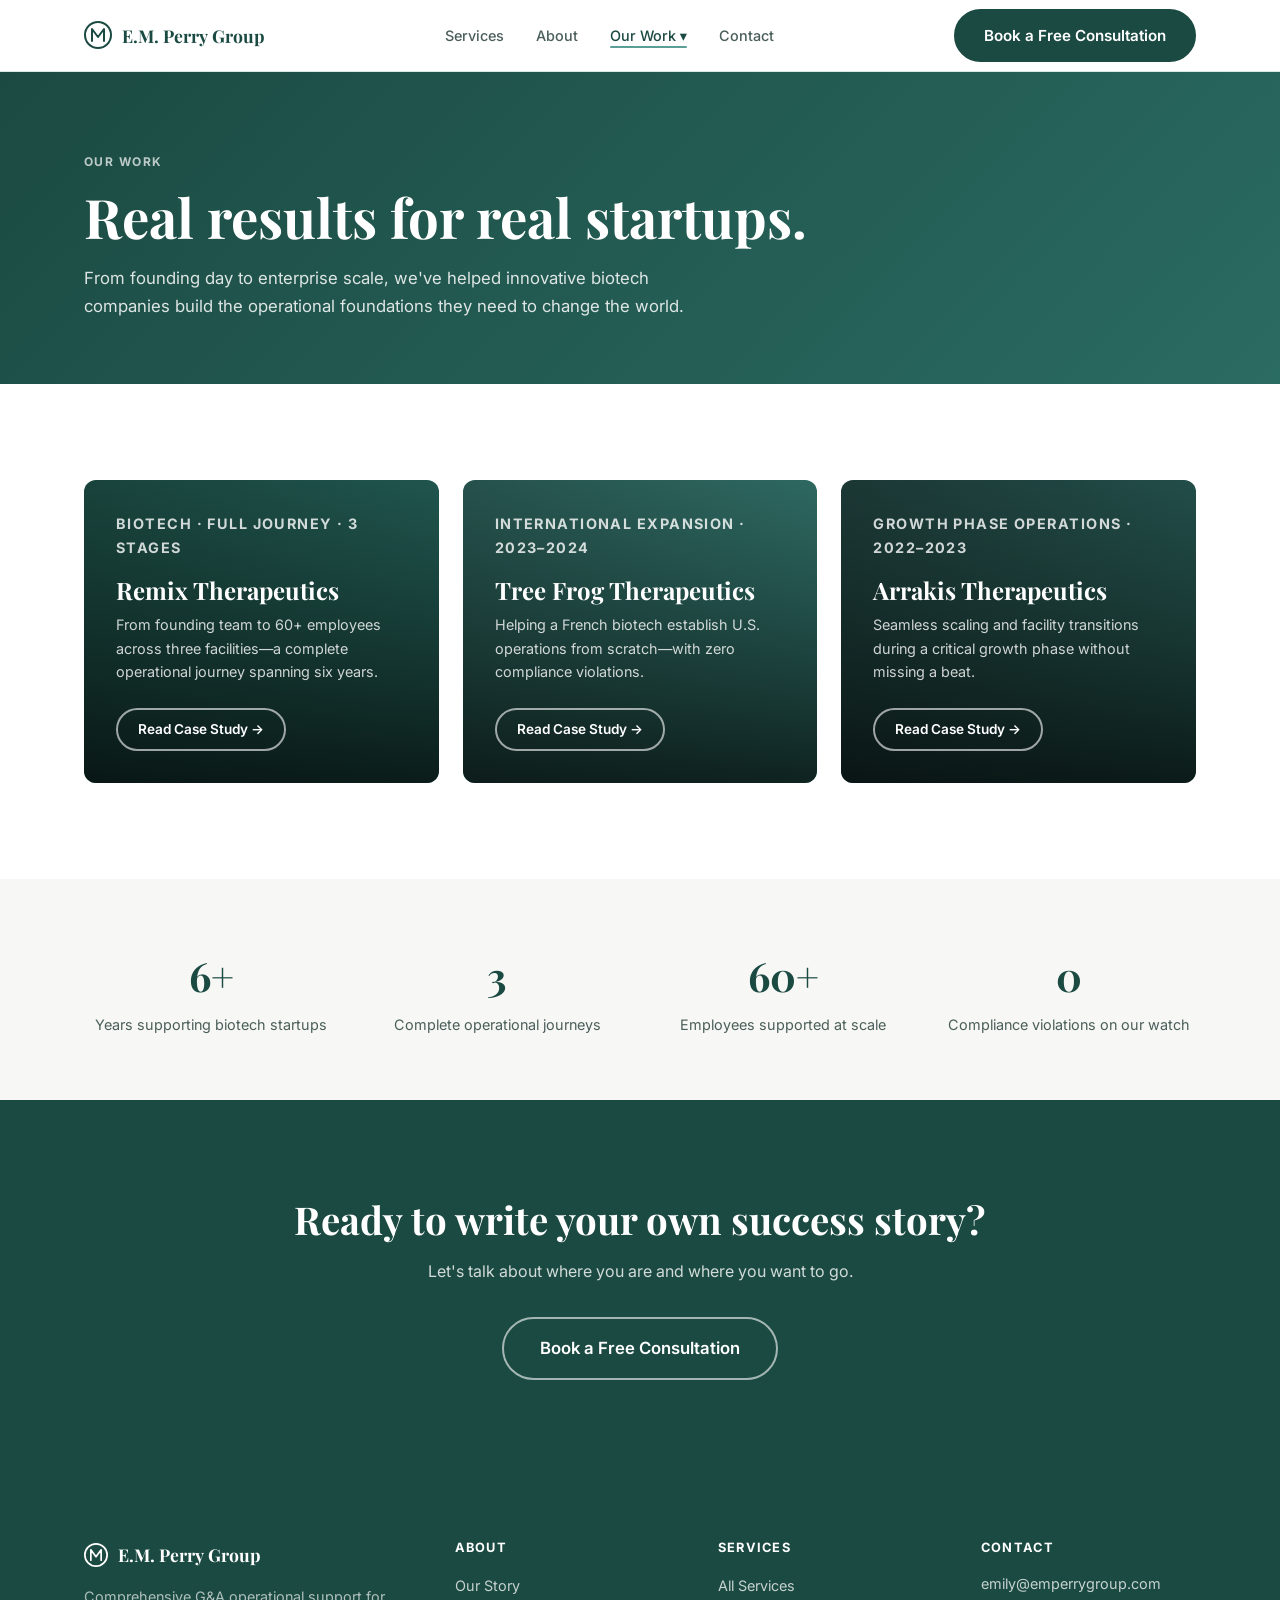
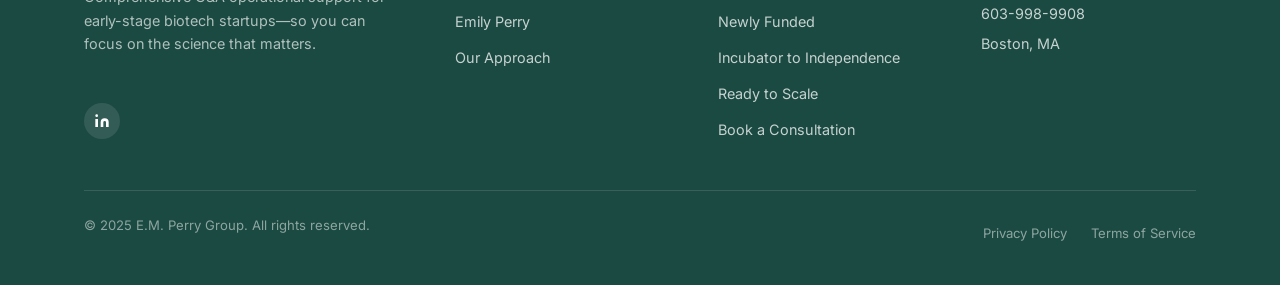
==== website/case-studies/index.html @ e82d28b3 "Build complete E.M. Perry Group website Adds all 9 pages of the static website: - index.html: homepa" ====
<!DOCTYPE html>
<html lang="en">
<head>
  <meta charset="UTF-8" />
  <meta name="viewport" content="width=device-width, initial-scale=1.0" />
  <meta name="description" content="Case studies from E.M. Perry Group—see how we've helped biotech startups like Remix Therapeutics, Tree Frog Therapeutics, and Arrakis Therapeutics scale their operations." />
  <title>Our Work | E.M. Perry Group</title>
  <link rel="canonical" href="index.html" />
  <link rel="stylesheet" href="../css/style.css" />
</head>
<body>

<!-- ── Navigation ─────────────────────────────────────────── -->
<nav class="nav" aria-label="Main navigation">
  <div class="nav__inner">
    <a href="../index.html" class="nav__logo">
      <svg width="28" height="28" viewBox="0 0 28 28" fill="none" xmlns="http://www.w3.org/2000/svg" aria-hidden="true">
        <circle cx="14" cy="14" r="13" stroke="#1B4A42" stroke-width="2"/>
        <path d="M8 20V8l6 8 6-8v12" stroke="#1B4A42" stroke-width="2" stroke-linecap="round" stroke-linejoin="round"/>
      </svg>
      E.M. Perry Group
    </a>
    <div class="nav__links">
      <a href="../services.html">Services</a>
      <a href="../about.html">About</a>
      <div class="nav__dropdown">
        <a href="index.html" class="active">Our Work ▾</a>
        <div class="nav__dropdown-menu">
          <a href="index.html">All Case Studies</a>
          <a href="remix.html">Remix Therapeutics</a>
          <a href="tree-frog.html">Tree Frog Therapeutics</a>
          <a href="arrakis.html">Arrakis Therapeutics</a>
        </div>
      </div>
      <a href="../contact.html">Contact</a>
    </div>
    <a href="../contact.html" class="btn btn--primary nav__cta">Book a Free Consultation</a>
    <button class="nav__hamburger" aria-label="Toggle menu" aria-expanded="false">
      <span></span><span></span><span></span>
    </button>
  </div>
</nav>
<div class="nav__mobile" aria-label="Mobile navigation">
  <a href="../index.html">Home</a>
  <a href="../services.html">Services</a>
  <a href="../about.html">About</a>
  <a href="index.html" class="active">Our Work</a>
  <a href="../contact.html">Contact</a>
  <a href="../contact.html" class="btn btn--primary" style="margin-top:.5rem">Book a Free Consultation</a>
</div>

<main>

<!-- ── Page Hero ───────────────────────────────────────────── -->
<section class="page-hero">
  <div class="container">
    <span class="label label--light">Our Work</span>
    <h1>Real results for real startups.</h1>
    <p>From founding day to enterprise scale, we've helped innovative biotech companies build the operational foundations they need to change the world.</p>
  </div>
</section>

<!-- ── Case Studies Grid ───────────────────────────────────── -->
<section class="section">
  <div class="container">

    <div class="grid-3">

      <a href="remix.html" class="case-card" style="background: linear-gradient(135deg,#1B4A42,#2a7066)">
        <div class="case-card__overlay"></div>
        <div class="case-card__body">
          <p class="case-card__tag">Biotech · Full Journey · 3 Stages</p>
          <h3>Remix Therapeutics</h3>
          <p>From founding team to 60+ employees across three facilities—a complete operational journey spanning six years.</p>
          <span class="btn btn--outline-white btn--sm" style="margin-top:.5rem">Read Case Study →</span>
        </div>
      </a>

      <a href="tree-frog.html" class="case-card" style="background: linear-gradient(135deg,#2a5a54,#3a8a80)">
        <div class="case-card__overlay"></div>
        <div class="case-card__body">
          <p class="case-card__tag">International Expansion · 2023–2024</p>
          <h3>Tree Frog Therapeutics</h3>
          <p>Helping a French biotech establish U.S. operations from scratch—with zero compliance violations.</p>
          <span class="btn btn--outline-white btn--sm" style="margin-top:.5rem">Read Case Study →</span>
        </div>
      </a>

      <a href="arrakis.html" class="case-card" style="background: linear-gradient(135deg,#1e3d3a,#2d6b63)">
        <div class="case-card__overlay"></div>
        <div class="case-card__body">
          <p class="case-card__tag">Growth Phase Operations · 2022–2023</p>
          <h3>Arrakis Therapeutics</h3>
          <p>Seamless scaling and facility transitions during a critical growth phase without missing a beat.</p>
          <span class="btn btn--outline-white btn--sm" style="margin-top:.5rem">Read Case Study →</span>
        </div>
      </a>

    </div>

  </div>
</section>

<!-- ── Stats Banner ────────────────────────────────────────── -->
<section class="section--sm section--cream">
  <div class="container">
    <div style="display:grid;grid-template-columns:repeat(4,1fr);gap:2rem;text-align:center">
      <div>
        <div style="font-family:var(--font-head);font-size:2.5rem;color:var(--green-dark);font-weight:700">6+</div>
        <div style="color:var(--text-mid);font-size:.9rem;margin-top:.25rem">Years supporting biotech startups</div>
      </div>
      <div>
        <div style="font-family:var(--font-head);font-size:2.5rem;color:var(--green-dark);font-weight:700">3</div>
        <div style="color:var(--text-mid);font-size:.9rem;margin-top:.25rem">Complete operational journeys</div>
      </div>
      <div>
        <div style="font-family:var(--font-head);font-size:2.5rem;color:var(--green-dark);font-weight:700">60+</div>
        <div style="color:var(--text-mid);font-size:.9rem;margin-top:.25rem">Employees supported at scale</div>
      </div>
      <div>
        <div style="font-family:var(--font-head);font-size:2.5rem;color:var(--green-dark);font-weight:700">0</div>
        <div style="color:var(--text-mid);font-size:.9rem;margin-top:.25rem">Compliance violations on our watch</div>
      </div>
    </div>
  </div>
</section>

<!-- ── CTA ─────────────────────────────────────────────────── -->
<section class="section section--dark">
  <div class="container text-center">
    <h2 style="margin-bottom:1rem;color:var(--white)">Ready to write your own success story?</h2>
    <p style="color:rgba(255,255,255,.8);max-width:540px;margin:0 auto 2rem">Let's talk about where you are and where you want to go.</p>
    <a href="../contact.html" class="btn btn--outline-white btn--lg">Book a Free Consultation</a>
  </div>
</section>

</main>

<!-- ── Footer ──────────────────────────────────────────────── -->
<footer class="footer">
  <div class="container">
    <div class="footer__grid">
      <div class="footer__brand">
        <div class="footer__logo">
          <svg width="24" height="24" viewBox="0 0 28 28" fill="none" xmlns="http://www.w3.org/2000/svg" aria-hidden="true">
            <circle cx="14" cy="14" r="13" stroke="white" stroke-width="2"/>
            <path d="M8 20V8l6 8 6-8v12" stroke="white" stroke-width="2" stroke-linecap="round" stroke-linejoin="round"/>
          </svg>
          E.M. Perry Group
        </div>
        <p class="footer__tagline">Comprehensive G&A operational support for early-stage biotech startups—so you can focus on the science that matters.</p>
        <div class="footer__social">
          <a href="https://www.linkedin.com/company/em-perry-group" aria-label="LinkedIn" target="_blank" rel="noopener">
            <svg width="16" height="16" viewBox="0 0 24 24" fill="white" aria-hidden="true"><path d="M16 8a6 6 0 0 1 6 6v7h-4v-7a2 2 0 0 0-2-2 2 2 0 0 0-2 2v7h-4v-7a6 6 0 0 1 6-6zM2 9h4v12H2z"/><circle cx="4" cy="4" r="2"/></svg>
          </a>
        </div>
      </div>
      <div class="footer__col">
        <h4>About</h4>
        <ul>
          <li><a href="../about.html">Our Story</a></li>
          <li><a href="../about.html#founder">Emily Perry</a></li>
          <li><a href="../about.html#approach">Our Approach</a></li>
        </ul>
      </div>
      <div class="footer__col">
        <h4>Services</h4>
        <ul>
          <li><a href="../services.html">All Services</a></li>
          <li><a href="../services.html#stage1">Newly Funded</a></li>
          <li><a href="../services.html#stage2">Incubator to Independence</a></li>
          <li><a href="../services.html#stage3">Ready to Scale</a></li>
          <li><a href="../contact.html">Book a Consultation</a></li>
        </ul>
      </div>
      <div class="footer__col footer__contact">
        <h4>Contact</h4>
        <p><a href="mailto:emily@emperrygroup.com">emily@emperrygroup.com</a></p>
        <p><a href="tel:6039989908">603-998-9908</a></p>
        <p>Boston, MA</p>
      </div>
    </div>
    <div class="footer__bottom">
      <p>© 2025 E.M. Perry Group. All rights reserved.</p>
      <div class="footer__bottom-links">
        <a href="#">Privacy Policy</a>
        <a href="#">Terms of Service</a>
      </div>
    </div>
  </div>
</footer>

<script src="../js/main.js"></script>
</body>
</html>
---- website/css/style.css ----
/* ============================================================
   E.M. Perry Group — Shared Stylesheet
   ============================================================ */

/* ── Fonts ─────────────────────────────────────────────────── */
@import url('https://fonts.googleapis.com/css2?family=Inter:wght@300;400;500;600;700&family=Playfair+Display:wght@400;600;700&display=swap');

/* ── Design Tokens ──────────────────────────────────────────── */
:root {
  --green-dark:   #1B4A42;
  --green-mid:    #3A7D74;
  --green-light:  #5A9E96;
  --green-pale:   #E8F2F1;
  --green-btn:    #2C6B62;
  --cream:        #F7F7F5;
  --text-dark:    #1A2B28;
  --text-mid:     #4A5E5A;
  --text-light:   #8A9E9A;
  --white:        #FFFFFF;
  --border:       #D8E8E6;

  --font-body:    'Inter', system-ui, sans-serif;
  --font-head:    'Playfair Display', Georgia, serif;

  --radius-sm:    6px;
  --radius-md:    12px;
  --radius-lg:    24px;
  --radius-pill:  100px;

  --shadow-sm:    0 1px 4px rgba(0,0,0,.08);
  --shadow-md:    0 4px 16px rgba(0,0,0,.10);
  --shadow-lg:    0 8px 32px rgba(0,0,0,.13);

  --container:    1160px;
  --nav-h:        72px;
  --transition:   .22s ease;
}

/* ── Reset ──────────────────────────────────────────────────── */
*, *::before, *::after { box-sizing: border-box; margin: 0; padding: 0; }
html { scroll-behavior: smooth; font-size: 16px; }
body { font-family: var(--font-body); color: var(--text-dark); background: var(--white); line-height: 1.65; -webkit-font-smoothing: antialiased; }
img { display: block; max-width: 100%; }
a { color: inherit; text-decoration: none; }
ul { list-style: none; }
button { font-family: inherit; cursor: pointer; border: none; background: none; }
input, textarea, select { font-family: inherit; }

/* ── Typography ─────────────────────────────────────────────── */
h1, h2, h3, h4 { font-family: var(--font-head); line-height: 1.2; color: var(--text-dark); }
h1 { font-size: clamp(2rem, 4.5vw, 3.4rem); }
h2 { font-size: clamp(1.6rem, 3vw, 2.4rem); }
h3 { font-size: clamp(1.2rem, 2vw, 1.5rem); }
h4 { font-size: 1.1rem; }
p  { margin-bottom: 1rem; }
p:last-child { margin-bottom: 0; }

.label {
  font-size: .75rem;
  font-weight: 700;
  letter-spacing: .12em;
  text-transform: uppercase;
  color: var(--green-mid);
  margin-bottom: .75rem;
  display: block;
}

/* ── Layout ─────────────────────────────────────────────────── */
.container { max-width: var(--container); margin: 0 auto; padding: 0 24px; }
.section { padding: 96px 0; }
.section--sm { padding: 64px 0; }
.section--cream { background: var(--cream); }
.section--dark { background: var(--green-dark); color: var(--white); }
.section--dark h1, .section--dark h2, .section--dark h3, .section--dark h4 { color: var(--white); }
.section--pale { background: var(--green-pale); }

.section-header { margin-bottom: 56px; }
.section-header h2 { margin-bottom: .5rem; }
.section-header p { color: var(--text-mid); font-size: 1.1rem; max-width: 640px; }
.section-header--center { text-align: center; }
.section-header--center p { margin: 0 auto; }

/* Accent line under headings */
.accent-line { position: relative; display: inline-block; }
.accent-line::after {
  content: '';
  display: block;
  width: 48px;
  height: 3px;
  background: var(--green-light);
  margin-top: 12px;
}
.accent-line--center::after { margin: 12px auto 0; }

/* ── Buttons ────────────────────────────────────────────────── */
.btn {
  display: inline-flex;
  align-items: center;
  gap: .5rem;
  padding: .75rem 1.75rem;
  border-radius: var(--radius-pill);
  font-size: .95rem;
  font-weight: 600;
  transition: var(--transition);
  white-space: nowrap;
}
.btn--primary {
  background: var(--green-dark);
  color: var(--white);
  border: 2px solid var(--green-dark);
}
.btn--primary:hover { background: var(--green-btn); border-color: var(--green-btn); }
.btn--outline {
  background: transparent;
  color: var(--green-dark);
  border: 2px solid var(--green-dark);
}
.btn--outline:hover { background: var(--green-dark); color: var(--white); }
.btn--outline-white {
  background: transparent;
  color: var(--white);
  border: 2px solid rgba(255,255,255,.6);
}
.btn--outline-white:hover { background: var(--white); color: var(--green-dark); }
.btn--sm { padding: .5rem 1.25rem; font-size: .85rem; }
.btn--lg { padding: 1rem 2.25rem; font-size: 1.05rem; }
.btn-group { display: flex; gap: 1rem; flex-wrap: wrap; align-items: center; }

/* ── Navigation ─────────────────────────────────────────────── */
.nav {
  position: sticky;
  top: 0;
  z-index: 1000;
  height: var(--nav-h);
  background: var(--white);
  border-bottom: 1px solid var(--border);
  transition: box-shadow var(--transition);
}
.nav.scrolled { box-shadow: var(--shadow-md); }
.nav__inner {
  max-width: var(--container);
  margin: 0 auto;
  padding: 0 24px;
  height: 100%;
  display: flex;
  align-items: center;
  justify-content: space-between;
  gap: 2rem;
}
.nav__logo {
  display: flex;
  align-items: center;
  gap: .6rem;
  font-family: var(--font-head);
  font-weight: 700;
  font-size: 1.1rem;
  color: var(--green-dark);
  flex-shrink: 0;
}
.nav__logo svg { flex-shrink: 0; }
.nav__links {
  display: flex;
  align-items: center;
  gap: 2rem;
}
.nav__links a {
  font-size: .9rem;
  font-weight: 500;
  color: var(--text-mid);
  transition: color var(--transition);
  position: relative;
}
.nav__links a:hover, .nav__links a.active { color: var(--green-dark); }
.nav__links a.active::after {
  content: '';
  position: absolute;
  bottom: -4px;
  left: 0; right: 0;
  height: 2px;
  background: var(--green-light);
  border-radius: 2px;
}
/* Dropdown */
.nav__dropdown { position: relative; }
.nav__dropdown-menu {
  position: absolute;
  top: calc(100% + 12px);
  left: 50%;
  transform: translateX(-50%);
  background: var(--white);
  border: 1px solid var(--border);
  border-radius: var(--radius-md);
  box-shadow: var(--shadow-md);
  min-width: 200px;
  padding: .5rem 0;
  opacity: 0;
  visibility: hidden;
  transition: var(--transition);
}
.nav__dropdown:hover .nav__dropdown-menu,
.nav__dropdown:focus-within .nav__dropdown-menu {
  opacity: 1;
  visibility: visible;
}
.nav__dropdown-menu a {
  display: block;
  padding: .6rem 1.25rem;
  font-size: .9rem;
}
.nav__dropdown-menu a:hover { background: var(--green-pale); color: var(--green-dark); }
.nav__hamburger {
  display: none;
  flex-direction: column;
  gap: 5px;
  padding: 6px;
  border-radius: var(--radius-sm);
}
.nav__hamburger span {
  display: block;
  width: 24px;
  height: 2px;
  background: var(--text-dark);
  border-radius: 2px;
  transition: var(--transition);
}
.nav__hamburger.open span:nth-child(1) { transform: translateY(7px) rotate(45deg); }
.nav__hamburger.open span:nth-child(2) { opacity: 0; }
.nav__hamburger.open span:nth-child(3) { transform: translateY(-7px) rotate(-45deg); }
.nav__mobile {
  display: none;
  position: fixed;
  inset: var(--nav-h) 0 0 0;
  background: var(--white);
  z-index: 999;
  padding: 2rem 24px;
  flex-direction: column;
  gap: 1.5rem;
  border-top: 1px solid var(--border);
  overflow-y: auto;
}
.nav__mobile.open { display: flex; }
.nav__mobile a {
  font-size: 1.1rem;
  font-weight: 500;
  color: var(--text-dark);
  padding: .5rem 0;
  border-bottom: 1px solid var(--border);
}

@media (max-width: 900px) {
  .nav__links, .nav__cta { display: none; }
  .nav__hamburger { display: flex; }
}

/* ── Footer ─────────────────────────────────────────────────── */
.footer {
  background: var(--green-dark);
  color: rgba(255,255,255,.85);
  padding: 64px 0 32px;
}
.footer__grid {
  display: grid;
  grid-template-columns: 1.5fr 1fr 1fr 1fr;
  gap: 3rem;
  margin-bottom: 48px;
}
.footer__brand { display: flex; flex-direction: column; gap: 1rem; }
.footer__logo {
  display: flex;
  align-items: center;
  gap: .6rem;
  font-family: var(--font-head);
  font-weight: 700;
  font-size: 1.1rem;
  color: var(--white);
}
.footer__tagline { font-size: .9rem; line-height: 1.6; color: rgba(255,255,255,.65); }
.footer__col h4 {
  font-family: var(--font-body);
  font-size: .8rem;
  font-weight: 700;
  letter-spacing: .1em;
  text-transform: uppercase;
  color: rgba(255,255,255,.5);
  margin-bottom: 1rem;
  color: var(--white);
}
.footer__col ul { display: flex; flex-direction: column; gap: .6rem; }
.footer__col ul li a { font-size: .9rem; color: rgba(255,255,255,.75); transition: color var(--transition); }
.footer__col ul li a:hover { color: var(--white); }
.footer__contact p { font-size: .9rem; color: rgba(255,255,255,.75); margin-bottom: .4rem; }
.footer__contact a { color: rgba(255,255,255,.75); transition: color var(--transition); }
.footer__contact a:hover { color: var(--white); }
.footer__social { display: flex; gap: .75rem; margin-top: 1rem; }
.footer__social a {
  width: 36px; height: 36px;
  border-radius: 50%;
  background: rgba(255,255,255,.1);
  display: flex; align-items: center; justify-content: center;
  transition: background var(--transition);
}
.footer__social a:hover { background: rgba(255,255,255,.25); }
.footer__bottom {
  border-top: 1px solid rgba(255,255,255,.12);
  padding-top: 24px;
  display: flex;
  justify-content: space-between;
  align-items: center;
  gap: 1rem;
  flex-wrap: wrap;
}
.footer__bottom p { font-size: .82rem; color: rgba(255,255,255,.5); }
.footer__bottom-links { display: flex; gap: 1.5rem; }
.footer__bottom-links a { font-size: .82rem; color: rgba(255,255,255,.5); transition: color var(--transition); }
.footer__bottom-links a:hover { color: var(--white); }

@media (max-width: 900px) {
  .footer__grid { grid-template-columns: 1fr 1fr; }
}
@media (max-width: 560px) {
  .footer__grid { grid-template-columns: 1fr; }
  .footer__bottom { flex-direction: column; text-align: center; }
}

/* ── Hero ───────────────────────────────────────────────────── */
.hero {
  background: linear-gradient(135deg, var(--green-dark) 0%, #2a6b62 50%, #1a3d38 100%);
  color: var(--white);
  padding: 120px 0 100px;
  position: relative;
  overflow: hidden;
}
.hero::before {
  content: '';
  position: absolute;
  inset: 0;
  background: url("data:image/svg+xml,%3Csvg width='60' height='60' viewBox='0 0 60 60' xmlns='http://www.w3.org/2000/svg'%3E%3Cg fill='none' fill-rule='evenodd'%3E%3Cg fill='%23ffffff' fill-opacity='0.03'%3E%3Cpath d='M36 34v-4h-2v4h-4v2h4v4h2v-4h4v-2h-4zm0-30V0h-2v4h-4v2h4v4h2V6h4V4h-4zM6 34v-4H4v4H0v2h4v4h2v-4h4v-2H6zM6 4V0H4v4H0v2h4v4h2V6h4V4H6z'/%3E%3C/g%3E%3C/g%3E%3C/svg%3E");
}
.hero__inner { position: relative; z-index: 1; max-width: 760px; }
.hero h1 { color: var(--white); margin-bottom: 1.5rem; }
.hero p { font-size: 1.1rem; color: rgba(255,255,255,.85); margin-bottom: 2.5rem; max-width: 620px; }

.hero--sm { padding: 80px 0 64px; }
.hero--sm h1 { font-size: clamp(1.8rem, 3.5vw, 2.6rem); }

/* ── Cards ──────────────────────────────────────────────────── */
.card {
  background: var(--white);
  border: 1px solid var(--border);
  border-radius: var(--radius-md);
  padding: 2rem;
  transition: box-shadow var(--transition), transform var(--transition);
}
.card:hover { box-shadow: var(--shadow-md); transform: translateY(-2px); }
.card__icon {
  width: 48px; height: 48px;
  border-radius: var(--radius-sm);
  background: var(--green-pale);
  display: flex; align-items: center; justify-content: center;
  margin-bottom: 1.25rem;
  color: var(--green-mid);
}
.card h3 { margin-bottom: .5rem; font-size: 1.15rem; }
.card .card__teaser {
  font-size: .95rem;
  color: var(--green-mid);
  font-weight: 600;
  margin-bottom: .75rem;
  display: flex;
  align-items: center;
  gap: .3rem;
}
.card p { font-size: .92rem; color: var(--text-mid); }

/* Grids */
.grid-2 { display: grid; grid-template-columns: repeat(2, 1fr); gap: 1.5rem; }
.grid-3 { display: grid; grid-template-columns: repeat(3, 1fr); gap: 1.5rem; }
.grid-4 { display: grid; grid-template-columns: repeat(4, 1fr); gap: 1.5rem; }
.grid-auto { display: grid; grid-template-columns: repeat(auto-fill, minmax(300px, 1fr)); gap: 1.5rem; }

@media (max-width: 900px) {
  .grid-3, .grid-4 { grid-template-columns: repeat(2, 1fr); }
}
@media (max-width: 600px) {
  .grid-2, .grid-3, .grid-4 { grid-template-columns: 1fr; }
}

/* ── Checklist / bullet lists ───────────────────────────────── */
.check-list { display: flex; flex-direction: column; gap: .75rem; }
.check-list li {
  display: flex;
  gap: .85rem;
  align-items: flex-start;
  font-size: .98rem;
  color: var(--text-mid);
  line-height: 1.55;
}
.check-list li::before {
  content: '';
  flex-shrink: 0;
  width: 20px; height: 20px;
  border-radius: 50%;
  background: var(--green-pale);
  background-image: url("data:image/svg+xml,%3Csvg xmlns='http://www.w3.org/2000/svg' viewBox='0 0 20 20'%3E%3Cpath fill='%233A7D74' d='M16.7 5.3a1 1 0 0 0-1.4 0L8 12.6 4.7 9.3a1 1 0 0 0-1.4 1.4l4 4a1 1 0 0 0 1.4 0l8-8a1 1 0 0 0 0-1.4z'/%3E%3C/svg%3E");
  background-size: 14px;
  background-position: center;
  background-repeat: no-repeat;
  margin-top: 2px;
}

/* ── Client logos ───────────────────────────────────────────── */
.logos-row {
  display: flex;
  gap: 2rem;
  align-items: center;
  flex-wrap: wrap;
}
.logo-placeholder {
  height: 64px;
  min-width: 140px;
  background: var(--white);
  border: 1px solid var(--border);
  border-radius: var(--radius-sm);
  display: flex;
  align-items: center;
  justify-content: center;
  font-size: .85rem;
  font-weight: 600;
  color: var(--text-mid);
  padding: 0 1.5rem;
  flex: 1;
}

/* ── Case Study cards ───────────────────────────────────────── */
.case-card {
  border-radius: var(--radius-md);
  overflow: hidden;
  position: relative;
  min-height: 280px;
  display: flex;
  flex-direction: column;
  justify-content: flex-end;
  background: linear-gradient(135deg, var(--green-dark), #2a7066);
  color: var(--white);
  transition: transform var(--transition), box-shadow var(--transition);
}
.case-card:hover { transform: translateY(-4px); box-shadow: var(--shadow-lg); }
.case-card__overlay {
  position: absolute;
  inset: 0;
  background: linear-gradient(to top, rgba(0,0,0,.75) 0%, rgba(0,0,0,.1) 100%);
}
.case-card__body {
  position: relative;
  z-index: 1;
  padding: 2rem;
}
.case-card__tag {
  font-size: .75rem;
  font-weight: 700;
  letter-spacing: .1em;
  text-transform: uppercase;
  color: rgba(255,255,255,.7);
  margin-bottom: .4rem;
}
.case-card h3 { color: var(--white); margin-bottom: .5rem; }
.case-card p { font-size: .9rem; color: rgba(255,255,255,.8); margin-bottom: 1rem; }
.case-card .btn--outline-white { align-self: flex-start; }

/* Individual case study pages */
.case-meta {
  display: grid;
  grid-template-columns: repeat(auto-fill, minmax(180px, 1fr));
  gap: 0;
  border: 1px solid var(--border);
  border-radius: var(--radius-md);
  overflow: hidden;
  margin-bottom: 3rem;
}
.case-meta__item {
  padding: 1.25rem 1.5rem;
  border-right: 1px solid var(--border);
  border-bottom: 1px solid var(--border);
}
.case-meta__item:last-child { border-right: none; }
.case-meta__label { font-size: .75rem; font-weight: 700; text-transform: uppercase; letter-spacing: .08em; color: var(--text-light); margin-bottom: .25rem; }
.case-meta__value { font-size: .95rem; font-weight: 600; color: var(--text-dark); }
.case-meta__value--accent { color: var(--green-mid); }

.case-section { margin-bottom: 3rem; }
.case-section h2 { margin-bottom: 1.25rem; }
.case-section h3 { margin-bottom: .75rem; color: var(--green-dark); font-size: 1.15rem; }

/* Stage tabs/layout */
.stage { padding: 3rem 0; border-top: 1px solid var(--border); }
.stage:first-child { border-top: none; }
.stage__header { display: flex; align-items: flex-start; gap: 2rem; margin-bottom: 1.5rem; }
.stage__num {
  flex-shrink: 0;
  width: 56px; height: 56px;
  border-radius: 50%;
  background: var(--green-dark);
  color: var(--white);
  font-family: var(--font-head);
  font-size: 1.3rem;
  font-weight: 700;
  display: flex; align-items: center; justify-content: center;
}
.stage__title h2 { margin-bottom: .25rem; }
.stage__title h3 { font-family: var(--font-body); font-weight: 500; color: var(--text-mid); font-size: 1rem; }

/* ── Stat cards ─────────────────────────────────────────────── */
.stat-card {
  border-left: 3px solid var(--green-mid);
  padding: 1rem 1.25rem;
}
.stat-card .stat { font-family: var(--font-head); font-size: 2.5rem; font-weight: 700; color: var(--green-dark); line-height: 1; margin-bottom: .25rem; }
.stat-card p { font-size: .88rem; color: var(--text-mid); }

/* ── Service chips ──────────────────────────────────────────── */
.chip-group { display: flex; flex-wrap: wrap; gap: .5rem; margin: 1rem 0; }
.chip {
  padding: .4rem 1rem;
  border-radius: var(--radius-pill);
  background: var(--green-pale);
  color: var(--green-dark);
  font-size: .83rem;
  font-weight: 600;
  border: 1px solid var(--border);
}

/* ── Modal ──────────────────────────────────────────────────── */
.modal-overlay {
  display: none;
  position: fixed;
  inset: 0;
  background: rgba(0,0,0,.55);
  z-index: 2000;
  align-items: center;
  justify-content: center;
  padding: 1rem;
}
.modal-overlay.open { display: flex; }
.modal {
  background: var(--white);
  border-radius: var(--radius-md);
  max-width: 680px;
  width: 100%;
  max-height: 90vh;
  overflow-y: auto;
  padding: 2.5rem;
  position: relative;
  box-shadow: var(--shadow-lg);
}
.modal__close {
  position: absolute;
  top: 1.25rem; right: 1.25rem;
  width: 32px; height: 32px;
  border-radius: 50%;
  background: var(--cream);
  display: flex; align-items: center; justify-content: center;
  font-size: 1.2rem;
  color: var(--text-mid);
  transition: background var(--transition);
}
.modal__close:hover { background: var(--border); }
.modal h2 { margin-bottom: 1rem; font-size: 1.5rem; }
.modal p { color: var(--text-mid); margin-bottom: 1rem; }
.modal__callout {
  background: var(--green-pale);
  border-left: 3px solid var(--green-mid);
  padding: 1rem 1.25rem;
  border-radius: 0 var(--radius-sm) var(--radius-sm) 0;
  margin: 1.25rem 0;
  font-size: .92rem;
  color: var(--text-dark);
}
.modal__callout strong { color: var(--green-dark); }
.modal__stats { display: grid; grid-template-columns: 1fr 1fr; gap: 1rem; margin: 1.25rem 0; }
.modal__ctas { display: flex; gap: .75rem; flex-wrap: wrap; margin-top: 1.75rem; }

/* ── FAQ ────────────────────────────────────────────────────── */
.faq { max-width: 780px; }
.faq__item { border-bottom: 1px solid var(--border); }
.faq__q {
  width: 100%;
  text-align: left;
  padding: 1.25rem 0;
  display: flex;
  justify-content: space-between;
  align-items: center;
  gap: 1rem;
  font-size: 1rem;
  font-weight: 600;
  color: var(--text-dark);
  transition: color var(--transition);
}
.faq__q:hover { color: var(--green-dark); }
.faq__q svg { flex-shrink: 0; transition: transform var(--transition); }
.faq__item.open .faq__q svg { transform: rotate(180deg); }
.faq__a {
  display: none;
  padding-bottom: 1.25rem;
  font-size: .95rem;
  color: var(--text-mid);
  line-height: 1.7;
}
.faq__item.open .faq__a { display: block; }

/* ── Approach cards ─────────────────────────────────────────── */
.approach-card {
  background: var(--white);
  border-radius: var(--radius-md);
  border: 1px solid var(--border);
  padding: 2rem;
}
.approach-card__num {
  font-family: var(--font-head);
  font-size: 2rem;
  font-weight: 700;
  color: var(--green-pale);
  background: var(--green-dark);
  width: 52px; height: 52px;
  border-radius: var(--radius-sm);
  display: flex; align-items: center; justify-content: center;
  margin-bottom: 1.25rem;
  font-size: 1.1rem;
  color: var(--white);
}
.approach-card h3 { margin-bottom: .5rem; }
.approach-card p { font-size: .92rem; color: var(--text-mid); }

/* ── Contact form ───────────────────────────────────────────── */
.form-group { margin-bottom: 1.25rem; }
.form-group label { display: block; font-size: .88rem; font-weight: 600; margin-bottom: .4rem; color: var(--text-dark); }
.form-group input,
.form-group textarea,
.form-group select {
  width: 100%;
  padding: .75rem 1rem;
  border: 1.5px solid var(--border);
  border-radius: var(--radius-sm);
  font-size: .95rem;
  color: var(--text-dark);
  background: var(--white);
  transition: border-color var(--transition), box-shadow var(--transition);
}
.form-group input:focus,
.form-group textarea:focus,
.form-group select:focus {
  outline: none;
  border-color: var(--green-mid);
  box-shadow: 0 0 0 3px rgba(90,158,150,.15);
}
.form-group textarea { min-height: 130px; resize: vertical; }
.form-row { display: grid; grid-template-columns: 1fr 1fr; gap: 1rem; }
.form-success {
  display: none;
  background: var(--green-pale);
  border: 1px solid var(--green-light);
  border-radius: var(--radius-md);
  padding: 2rem;
  text-align: center;
  color: var(--green-dark);
}
.form-success h3 { margin-bottom: .5rem; }

/* ── Process timeline (contact page) ───────────────────────── */
.process-steps { display: grid; grid-template-columns: repeat(4, 1fr); gap: 1.5rem; }
.process-step { text-align: center; padding: 1.5rem; }
.process-step__num {
  width: 48px; height: 48px;
  border-radius: 50%;
  background: var(--green-dark);
  color: var(--white);
  font-weight: 700;
  font-size: 1.1rem;
  display: flex; align-items: center; justify-content: center;
  margin: 0 auto 1rem;
}
.process-step h4 { margin-bottom: .4rem; font-size: .95rem; }
.process-step p { font-size: .88rem; color: var(--text-mid); }

@media (max-width: 768px) {
  .process-steps { grid-template-columns: repeat(2, 1fr); }
  .form-row { grid-template-columns: 1fr; }
}
@media (max-width: 480px) {
  .process-steps { grid-template-columns: 1fr; }
}

/* ── Expanding section ──────────────────────────────────────── */
.expand-toggle {
  display: inline-flex;
  align-items: center;
  gap: .4rem;
  color: var(--green-mid);
  font-weight: 600;
  font-size: .95rem;
  cursor: pointer;
  margin-top: .75rem;
  background: none;
  border: none;
}
.expand-toggle svg { transition: transform var(--transition); }
.expand-toggle.open svg { transform: rotate(180deg); }
.expand-content { display: none; margin-top: 1.5rem; }
.expand-content.open { display: block; }

/* ── Quote block ────────────────────────────────────────────── */
.blockquote {
  border-left: 4px solid var(--green-light);
  padding: 1.25rem 1.75rem;
  background: var(--green-pale);
  border-radius: 0 var(--radius-md) var(--radius-md) 0;
  margin: 2rem 0;
}
.blockquote p {
  font-family: var(--font-head);
  font-size: 1.15rem;
  font-style: italic;
  color: var(--text-dark);
  margin-bottom: .5rem;
}
.blockquote cite { font-size: .85rem; color: var(--text-mid); font-style: normal; }

/* ── About founder ──────────────────────────────────────────── */
.founder-layout { display: grid; grid-template-columns: 1fr 340px; gap: 4rem; align-items: start; }
.founder-photo {
  width: 100%;
  aspect-ratio: 1;
  border-radius: 50%;
  object-fit: cover;
  border: 6px solid var(--green-pale);
  box-shadow: var(--shadow-md);
}
.founder-photo-wrap { position: relative; }
.founder-photo-placeholder {
  width: 100%;
  aspect-ratio: 1;
  border-radius: 50%;
  background: linear-gradient(135deg, var(--green-pale), var(--green-pale));
  border: 6px solid var(--green-pale);
  display: flex;
  align-items: center;
  justify-content: center;
  color: var(--text-light);
  font-size: .85rem;
  text-align: center;
  padding: 2rem;
}
.founder-linkedin {
  display: inline-flex;
  align-items: center;
  gap: .5rem;
  color: var(--green-mid);
  font-weight: 600;
  font-size: .95rem;
  margin-top: 1.5rem;
  transition: color var(--transition);
}
.founder-linkedin:hover { color: var(--green-dark); }

@media (max-width: 900px) {
  .founder-layout { grid-template-columns: 1fr; }
  .founder-layout .founder-photo-wrap { max-width: 260px; margin: 0 auto; order: -1; }
}

/* ── About: understand grid ─────────────────────────────────── */
.understand-grid { display: grid; grid-template-columns: repeat(4, 1fr); gap: 1.5rem; }
.understand-item { display: flex; flex-direction: column; gap: .75rem; }
.understand-icon {
  width: 48px; height: 48px;
  border-radius: 50%;
  background: var(--green-pale);
  display: flex; align-items: center; justify-content: center;
  color: var(--green-mid);
}
.understand-item p { font-size: .9rem; color: var(--text-mid); line-height: 1.6; margin: 0; }

@media (max-width: 900px) { .understand-grid { grid-template-columns: repeat(2, 1fr); } }
@media (max-width: 560px) { .understand-grid { grid-template-columns: 1fr; } }

/* ── Engagement models ──────────────────────────────────────── */
.engagement-card {
  background: var(--white);
  border: 2px solid var(--border);
  border-radius: var(--radius-md);
  padding: 2.5rem;
  transition: border-color var(--transition), box-shadow var(--transition);
}
.engagement-card:hover { border-color: var(--green-mid); box-shadow: var(--shadow-md); }
.engagement-card h3 { margin-bottom: .75rem; }
.engagement-card p { color: var(--text-mid); font-size: .95rem; }

/* ── Misc utilities ─────────────────────────────────────────── */
.text-center { text-align: center; }
.text-mid { color: var(--text-mid); }
.mb-0 { margin-bottom: 0; }
.mb-1 { margin-bottom: .5rem; }
.mb-2 { margin-bottom: 1rem; }
.mb-3 { margin-bottom: 1.5rem; }
.mb-4 { margin-bottom: 2rem; }
.mt-4 { margin-top: 2rem; }
.mt-6 { margin-top: 3rem; }
.gap-2 { gap: 1rem; }

.divider { height: 1px; background: var(--border); margin: 2rem 0; }
.sr-only { position: absolute; width: 1px; height: 1px; padding: 0; margin: -1px; overflow: hidden; clip: rect(0,0,0,0); border: 0; }

/* ── Related projects strip ─────────────────────────────────── */
.related-projects { display: grid; grid-template-columns: repeat(2, 1fr); gap: 1.5rem; }
@media (max-width: 600px) { .related-projects { grid-template-columns: 1fr; } }

/* ── Page hero (interior pages) ─────────────────────────────── */
.page-hero {
  background: linear-gradient(135deg, var(--green-dark) 0%, #2a6b62 100%);
  color: var(--white);
  padding: 80px 0 64px;
}
.page-hero--tall { padding: 96px 0 80px; }
.page-hero h1 { color: var(--white); margin-bottom: 1rem; margin-top: .5rem; }
.page-hero p { color: rgba(255,255,255,.85); font-size: 1.05rem; max-width: 620px; margin-bottom: 0; }
.label--light { color: rgba(255,255,255,.7); }
.breadcrumb { display: inline-block; font-size: .88rem; font-weight: 500; color: rgba(255,255,255,.7); transition: color var(--transition); }
.breadcrumb:hover { color: var(--white); }

/* ── Case study body ─────────────────────────────────────────── */
.case-body { max-width: 800px; }
.stage-block { background: var(--cream); border-radius: var(--radius-md); padding: 2rem; margin-bottom: 1.5rem; }
.stage-block__label {
  font-size: .75rem;
  font-weight: 700;
  letter-spacing: .1em;
  text-transform: uppercase;
  color: var(--green-mid);
  margin-bottom: .5rem;
}
.stage-block h3 { margin-bottom: .75rem; }

/* ── Stat card (case study results) ─────────────────────────── */
.stat-card {
  background: var(--cream);
  border-radius: var(--radius-md);
  padding: 1.5rem;
}
.stat-card__num {
  font-family: var(--font-head);
  font-size: 2rem;
  font-weight: 700;
  color: var(--green-dark);
  line-height: 1;
  margin-bottom: .4rem;
}
.stat-card__label { font-size: .88rem; color: var(--text-mid); }

/* ── Contact detail items ────────────────────────────────────── */
.contact-detail {
  display: flex;
  align-items: center;
  gap: .85rem;
  color: var(--text-mid);
  font-size: .97rem;
  transition: color var(--transition);
}
a.contact-detail:hover { color: var(--green-dark); }
.contact-detail__icon {
  flex-shrink: 0;
  width: 36px; height: 36px;
  border-radius: 50%;
  background: var(--green-pale);
  display: flex; align-items: center; justify-content: center;
  color: var(--green-mid);
}

/* ── Responsive: interior page two-column layouts ───────────── */
@media (max-width: 900px) {
  .page-hero { padding: 60px 0 48px; }
  .page-hero--tall { padding: 72px 0 56px; }
}
@media (max-width: 768px) {
  .case-meta { grid-template-columns: repeat(2, 1fr); }
}
@media (max-width: 560px) {
  .case-meta { grid-template-columns: 1fr 1fr; }
}

/* Contact & services interior two-column grids */
@media (max-width: 860px) {
  .contact-grid-2col,
  .services-stage-grid { grid-template-columns: 1fr !important; }
}
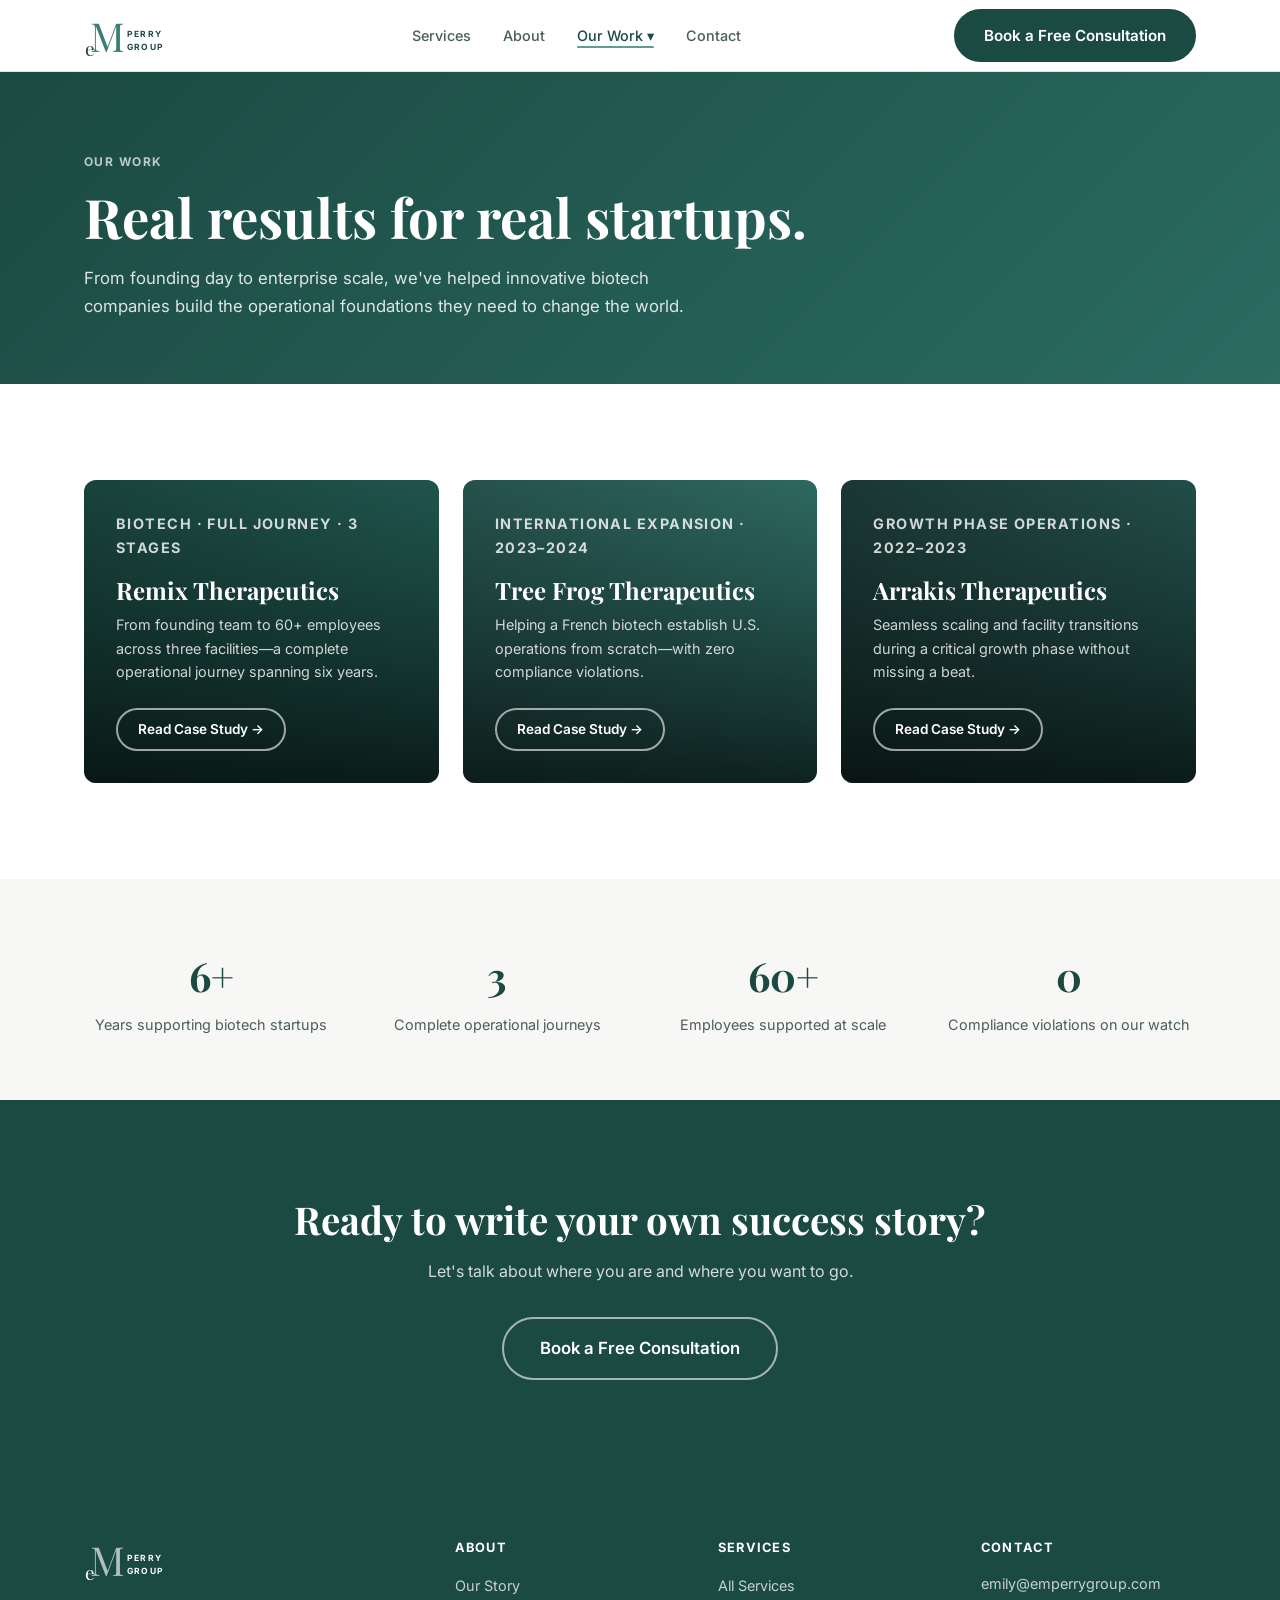
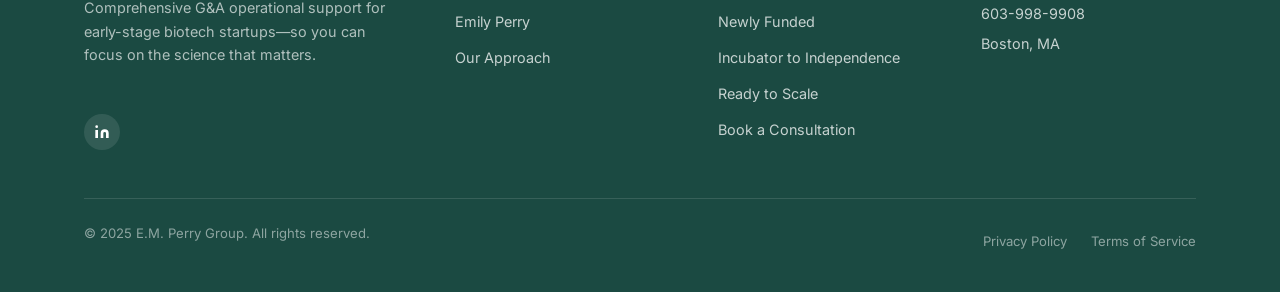
==== commit 3576ffc0: "Update logo to eM Perry Group monogram mark across all pages Replaces the placeholder circle+M SVG w" ====
--- a/website/case-studies/index.html
+++ b/website/case-studies/index.html
@@ -14,11 +14,12 @@
 <nav class="nav" aria-label="Main navigation">
   <div class="nav__inner">
     <a href="../index.html" class="nav__logo">
-      <svg width="28" height="28" viewBox="0 0 28 28" fill="none" xmlns="http://www.w3.org/2000/svg" aria-hidden="true">
-        <circle cx="14" cy="14" r="13" stroke="#1B4A42" stroke-width="2"/>
-        <path d="M8 20V8l6 8 6-8v12" stroke="#1B4A42" stroke-width="2" stroke-linecap="round" stroke-linejoin="round"/>
+      <svg width="115" height="40" viewBox="0 0 115 40" fill="none" xmlns="http://www.w3.org/2000/svg" aria-label="E.M. Perry Group">
+        <text x="6" y="36" font-family="'Playfair Display',Georgia,serif" font-size="40" fill="#3A7D74">M</text>
+        <text x="1" y="40" font-family="'Playfair Display',Georgia,serif" font-size="19" fill="#1B4A42">e</text>
+        <text x="43" y="21" font-family="'Inter',system-ui,sans-serif" font-size="8.5" font-weight="700" letter-spacing="0.14em" fill="#1B4A42">PERRY</text>
+        <text x="43" y="34" font-family="'Inter',system-ui,sans-serif" font-size="8.5" font-weight="700" letter-spacing="0.14em" fill="#1B4A42">GROUP</text>
       </svg>
-      E.M. Perry Group
     </a>
     <div class="nav__links">
       <a href="../services.html">Services</a>
@@ -142,11 +143,12 @@
     <div class="footer__grid">
       <div class="footer__brand">
         <div class="footer__logo">
-          <svg width="24" height="24" viewBox="0 0 28 28" fill="none" xmlns="http://www.w3.org/2000/svg" aria-hidden="true">
-            <circle cx="14" cy="14" r="13" stroke="white" stroke-width="2"/>
-            <path d="M8 20V8l6 8 6-8v12" stroke="white" stroke-width="2" stroke-linecap="round" stroke-linejoin="round"/>
+          <svg width="115" height="40" viewBox="0 0 115 40" fill="none" xmlns="http://www.w3.org/2000/svg" aria-label="E.M. Perry Group">
+            <text x="6" y="36" font-family="'Playfair Display',Georgia,serif" font-size="40" fill="rgba(255,255,255,0.65)">M</text>
+            <text x="1" y="40" font-family="'Playfair Display',Georgia,serif" font-size="19" fill="white">e</text>
+            <text x="43" y="21" font-family="'Inter',system-ui,sans-serif" font-size="8.5" font-weight="700" letter-spacing="0.14em" fill="white">PERRY</text>
+            <text x="43" y="34" font-family="'Inter',system-ui,sans-serif" font-size="8.5" font-weight="700" letter-spacing="0.14em" fill="white">GROUP</text>
           </svg>
-          E.M. Perry Group
         </div>
         <p class="footer__tagline">Comprehensive G&A operational support for early-stage biotech startups—so you can focus on the science that matters.</p>
         <div class="footer__social">
--- a/website/css/style.css
+++ b/website/css/style.css
@@ -150,11 +150,6 @@
 .nav__logo {
   display: flex;
   align-items: center;
-  gap: .6rem;
-  font-family: var(--font-head);
-  font-weight: 700;
-  font-size: 1.1rem;
-  color: var(--green-dark);
   flex-shrink: 0;
 }
 .nav__logo svg { flex-shrink: 0; }
@@ -268,11 +263,6 @@
 .footer__logo {
   display: flex;
   align-items: center;
-  gap: .6rem;
-  font-family: var(--font-head);
-  font-weight: 700;
-  font-size: 1.1rem;
-  color: var(--white);
 }
 .footer__tagline { font-size: .9rem; line-height: 1.6; color: rgba(255,255,255,.65); }
 .footer__col h4 {
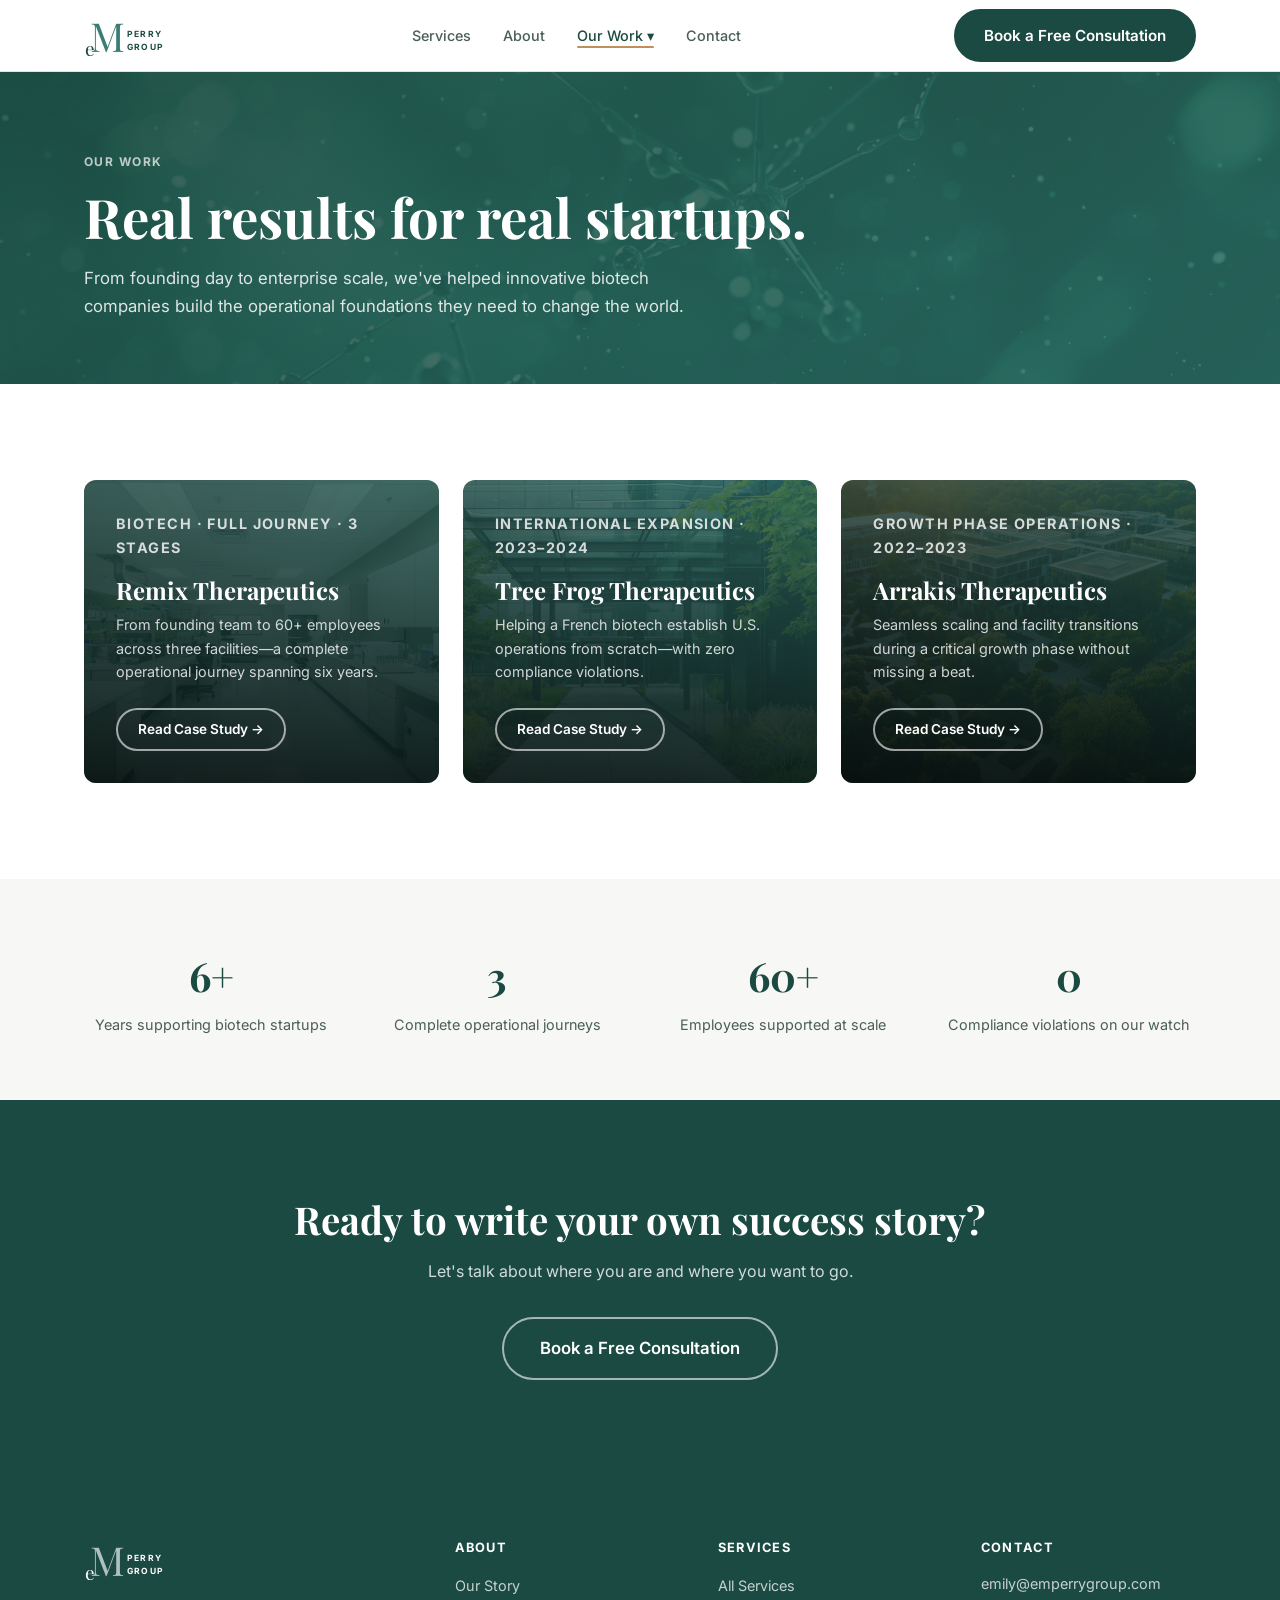
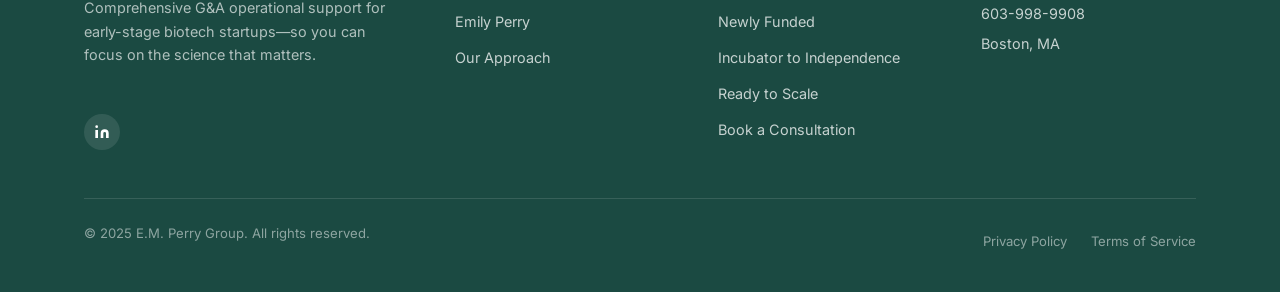
==== commit 000c6ea4: "Sprinkle Midjourney images throughout the site - Hero backgrounds: wide lab photo (homepage), DNA he" ====
--- a/website/case-studies/index.html
+++ b/website/case-studies/index.html
@@ -53,7 +53,7 @@
 <main>
 
 <!-- ── Page Hero ───────────────────────────────────────────── -->
-<section class="page-hero">
+<section class="page-hero" style="background: linear-gradient(135deg, rgba(27,74,66,0.88) 0%, rgba(42,107,98,0.84) 100%), url('../images/dactylic_abstract_molecular_network_floating_in_deep_forest_g_c8e092bf-b2fd-4048-a510-b3c3a27b9b23_0.png') center/cover no-repeat;">
   <div class="container">
     <span class="label label--light">Our Work</span>
     <h1>Real results for real startups.</h1>
@@ -67,7 +67,7 @@
 
     <div class="grid-3">
 
-      <a href="remix.html" class="case-card" style="background: linear-gradient(135deg,#1B4A42,#2a7066)">
+      <a href="remix.html" class="case-card" style="background: linear-gradient(135deg,rgba(27,74,66,0.80),rgba(42,112,102,0.78)), url('../images/dactylic_new_biotech_laboratory_being_set_up_modern_equipment_9eb130fc-6277-446a-ad58-818b49a9b0e3_0.png') center/cover no-repeat">
         <div class="case-card__overlay"></div>
         <div class="case-card__body">
           <p class="case-card__tag">Biotech · Full Journey · 3 Stages</p>
@@ -77,7 +77,7 @@
         </div>
       </a>
 
-      <a href="tree-frog.html" class="case-card" style="background: linear-gradient(135deg,#2a5a54,#3a8a80)">
+      <a href="tree-frog.html" class="case-card" style="background: linear-gradient(135deg,rgba(42,90,84,0.80),rgba(58,138,128,0.78)), url('../images/dactylic_entrance_of_contemporary_biotech_laboratory_building_704d10ff-127a-46a3-9a3e-e6a88543873b_0.png') center/cover no-repeat">
         <div class="case-card__overlay"></div>
         <div class="case-card__body">
           <p class="case-card__tag">International Expansion · 2023–2024</p>
@@ -87,7 +87,7 @@
         </div>
       </a>
 
-      <a href="arrakis.html" class="case-card" style="background: linear-gradient(135deg,#1e3d3a,#2d6b63)">
+      <a href="arrakis.html" class="case-card" style="background: linear-gradient(135deg,rgba(30,61,58,0.80),rgba(45,107,99,0.78)), url('../images/dactylic_aerial_drone_view_of_modern_science_and_technology_r_a0369d65-620e-4e4b-bfc3-732e9d0cc8c2_0.png') center/cover no-repeat">
         <div class="case-card__overlay"></div>
         <div class="case-card__body">
           <p class="case-card__tag">Growth Phase Operations · 2022–2023</p>
--- a/website/css/style.css
+++ b/website/css/style.css
@@ -12,6 +12,10 @@
   --green-light:  #5A9E96;
   --green-pale:   #E8F2F1;
   --green-btn:    #2C6B62;
+  --teal:         #5AADA8;
+  --teal-pale:    #E6F5F4;
+  --gold:         #BF8F5E;
+  --gold-pale:    #F7EDDF;
   --cream:        #F7F7F5;
   --text-dark:    #1A2B28;
   --text-mid:     #4A5E5A;
@@ -60,7 +64,7 @@
   font-weight: 700;
   letter-spacing: .12em;
   text-transform: uppercase;
-  color: var(--green-mid);
+  color: var(--teal);
   margin-bottom: .75rem;
   display: block;
 }
@@ -72,7 +76,7 @@
 .section--cream { background: var(--cream); }
 .section--dark { background: var(--green-dark); color: var(--white); }
 .section--dark h1, .section--dark h2, .section--dark h3, .section--dark h4 { color: var(--white); }
-.section--pale { background: var(--green-pale); }
+.section--pale { background: var(--teal-pale); }
 
 .section-header { margin-bottom: 56px; }
 .section-header h2 { margin-bottom: .5rem; }
@@ -87,7 +91,7 @@
   display: block;
   width: 48px;
   height: 3px;
-  background: var(--green-light);
+  background: var(--gold);
   margin-top: 12px;
 }
 .accent-line--center::after { margin: 12px auto 0; }
@@ -172,7 +176,7 @@
   bottom: -4px;
   left: 0; right: 0;
   height: 2px;
-  background: var(--green-light);
+  background: var(--gold);
   border-radius: 2px;
 }
 /* Dropdown */
@@ -314,7 +318,7 @@
 
 /* ── Hero ───────────────────────────────────────────────────── */
 .hero {
-  background: linear-gradient(135deg, var(--green-dark) 0%, #2a6b62 50%, #1a3d38 100%);
+  background: linear-gradient(135deg, var(--green-dark) 0%, #2a6b62 45%, var(--teal) 100%);
   color: var(--white);
   padding: 120px 0 100px;
   position: relative;
@@ -345,10 +349,10 @@
 .card__icon {
   width: 48px; height: 48px;
   border-radius: var(--radius-sm);
-  background: var(--green-pale);
+  background: var(--teal-pale);
   display: flex; align-items: center; justify-content: center;
   margin-bottom: 1.25rem;
-  color: var(--green-mid);
+  color: var(--teal);
 }
 .card h3 { margin-bottom: .5rem; font-size: 1.15rem; }
 .card .card__teaser {
@@ -475,7 +479,7 @@
 .case-meta__item:last-child { border-right: none; }
 .case-meta__label { font-size: .75rem; font-weight: 700; text-transform: uppercase; letter-spacing: .08em; color: var(--text-light); margin-bottom: .25rem; }
 .case-meta__value { font-size: .95rem; font-weight: 600; color: var(--text-dark); }
-.case-meta__value--accent { color: var(--green-mid); }
+.case-meta__value--accent { color: var(--teal); }
 
 .case-section { margin-bottom: 3rem; }
 .case-section h2 { margin-bottom: 1.25rem; }
@@ -501,10 +505,10 @@
 
 /* ── Stat cards ─────────────────────────────────────────────── */
 .stat-card {
-  border-left: 3px solid var(--green-mid);
+  border-left: 3px solid var(--gold);
   padding: 1rem 1.25rem;
 }
-.stat-card .stat { font-family: var(--font-head); font-size: 2.5rem; font-weight: 700; color: var(--green-dark); line-height: 1; margin-bottom: .25rem; }
+.stat-card .stat { font-family: var(--font-head); font-size: 2.5rem; font-weight: 700; color: var(--teal); line-height: 1; margin-bottom: .25rem; }
 .stat-card p { font-size: .88rem; color: var(--text-mid); }
 
 /* ── Service chips ──────────────────────────────────────────── */
@@ -557,8 +561,8 @@
 .modal h2 { margin-bottom: 1rem; font-size: 1.5rem; }
 .modal p { color: var(--text-mid); margin-bottom: 1rem; }
 .modal__callout {
-  background: var(--green-pale);
-  border-left: 3px solid var(--green-mid);
+  background: var(--gold-pale);
+  border-left: 3px solid var(--gold);
   padding: 1rem 1.25rem;
   border-radius: 0 var(--radius-sm) var(--radius-sm) 0;
   margin: 1.25rem 0;
@@ -606,16 +610,14 @@
 }
 .approach-card__num {
   font-family: var(--font-head);
-  font-size: 2rem;
+  font-size: 1.1rem;
   font-weight: 700;
-  color: var(--green-pale);
-  background: var(--green-dark);
+  color: var(--white);
+  background: var(--teal);
   width: 52px; height: 52px;
   border-radius: var(--radius-sm);
   display: flex; align-items: center; justify-content: center;
   margin-bottom: 1.25rem;
-  font-size: 1.1rem;
-  color: var(--white);
 }
 .approach-card h3 { margin-bottom: .5rem; }
 .approach-card p { font-size: .92rem; color: var(--text-mid); }
@@ -639,8 +641,8 @@
 .form-group textarea:focus,
 .form-group select:focus {
   outline: none;
-  border-color: var(--green-mid);
-  box-shadow: 0 0 0 3px rgba(90,158,150,.15);
+  border-color: var(--teal);
+  box-shadow: 0 0 0 3px rgba(90,173,168,.15);
 }
 .form-group textarea { min-height: 130px; resize: vertical; }
 .form-row { display: grid; grid-template-columns: 1fr 1fr; gap: 1rem; }
@@ -802,6 +804,22 @@
 .related-projects { display: grid; grid-template-columns: repeat(2, 1fr); gap: 1.5rem; }
 @media (max-width: 600px) { .related-projects { grid-template-columns: 1fr; } }
 
+/* ── Photo strip (full-width image break between sections) ───── */
+.photo-strip {
+  height: 320px;
+  background-size: cover;
+  background-position: center;
+  background-repeat: no-repeat;
+  position: relative;
+}
+.photo-strip::after {
+  content: '';
+  position: absolute;
+  inset: 0;
+  background: rgba(27,74,66,0.15);
+}
+@media (max-width: 768px) { .photo-strip { height: 220px; } }
+
 /* ── Page hero (interior pages) ─────────────────────────────── */
 .page-hero {
   background: linear-gradient(135deg, var(--green-dark) 0%, #2a6b62 100%);
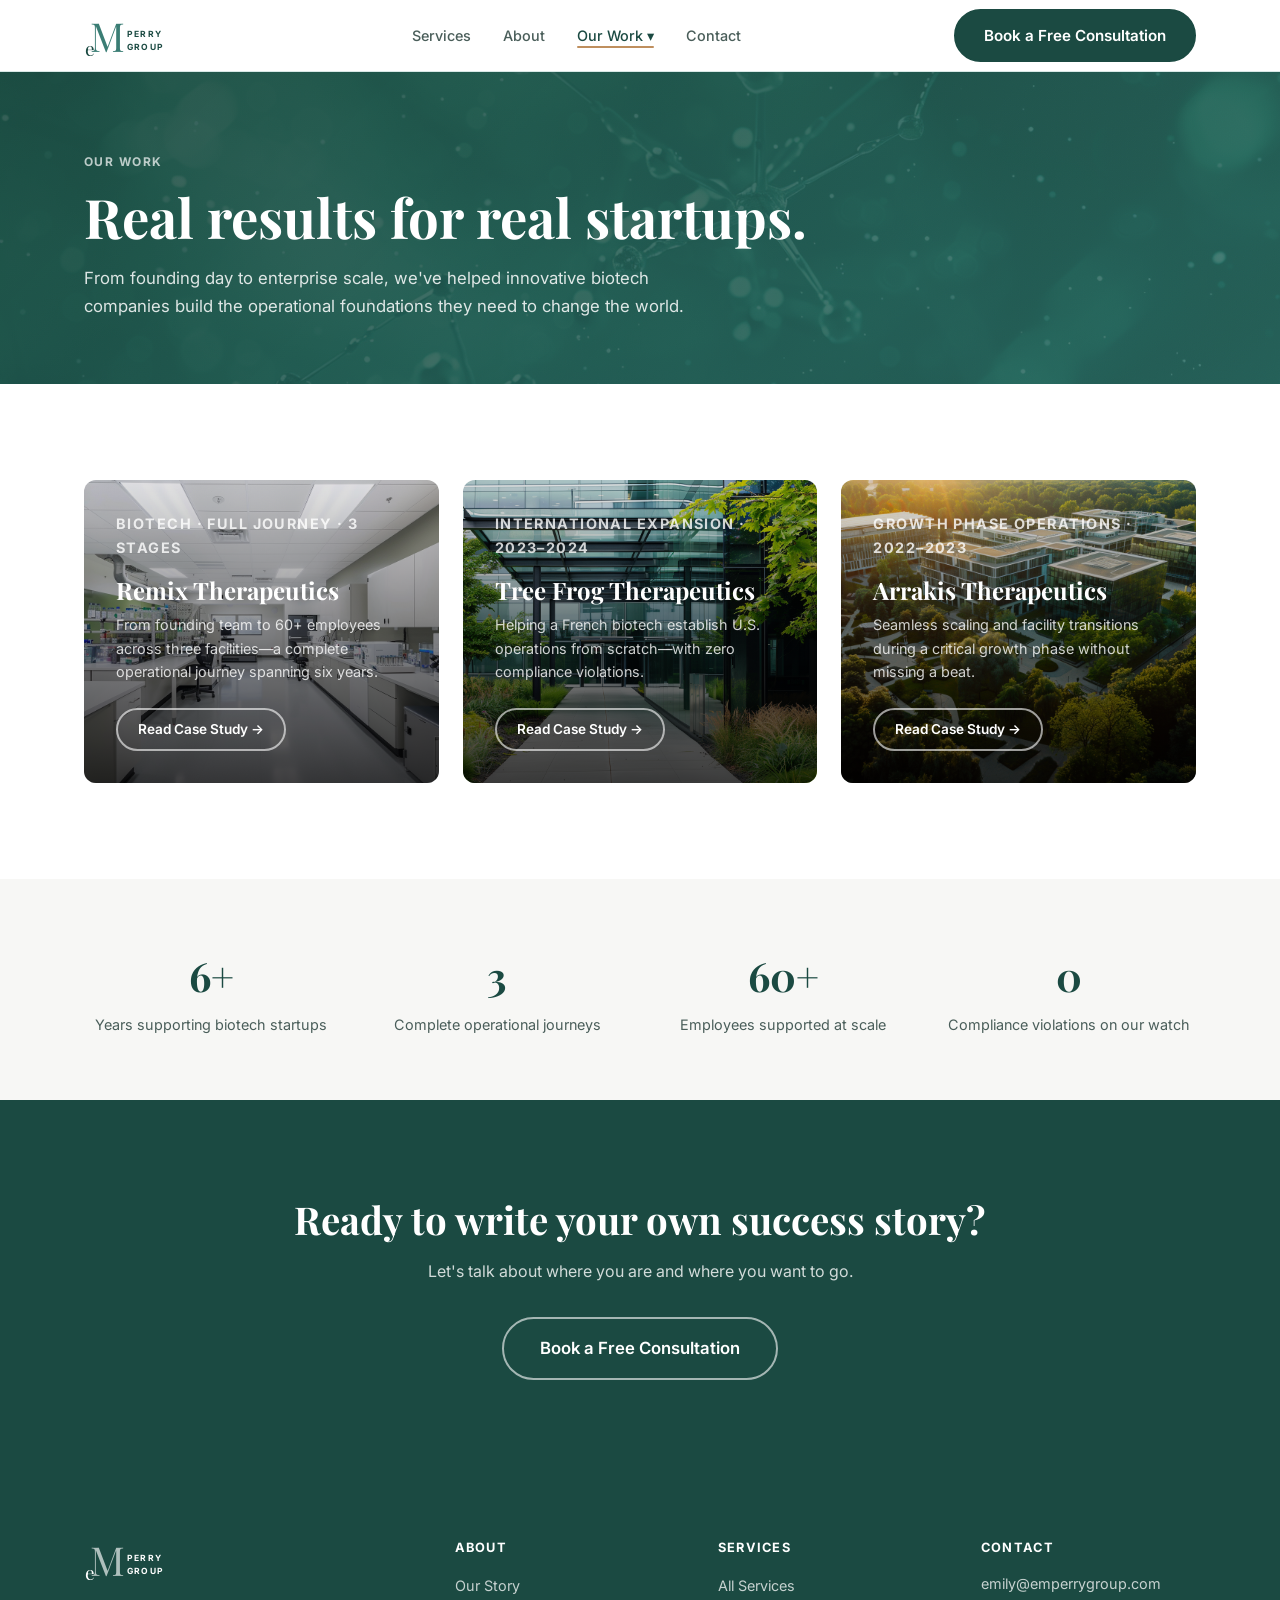
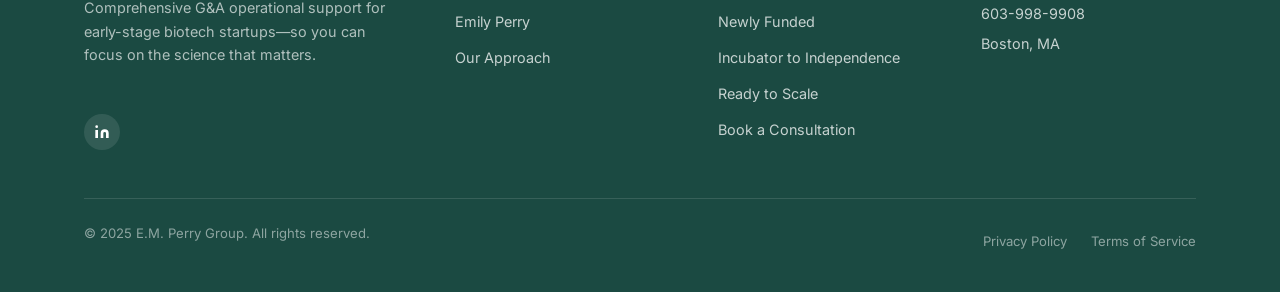
==== commit 09391b25: "Fix case card images not visible — remove opaque gradient layer The tinting gradient at 80% opacity " ====
--- a/website/case-studies/index.html
+++ b/website/case-studies/index.html
@@ -67,7 +67,7 @@
 
     <div class="grid-3">
 
-      <a href="remix.html" class="case-card" style="background: linear-gradient(135deg,rgba(27,74,66,0.80),rgba(42,112,102,0.78)), url('../images/dactylic_new_biotech_laboratory_being_set_up_modern_equipment_9eb130fc-6277-446a-ad58-818b49a9b0e3_0.png') center/cover no-repeat">
+      <a href="remix.html" class="case-card" style="background: url('../images/dactylic_new_biotech_laboratory_being_set_up_modern_equipment_9eb130fc-6277-446a-ad58-818b49a9b0e3_0.png') center/cover no-repeat; background-color:#1B4A42;">
         <div class="case-card__overlay"></div>
         <div class="case-card__body">
           <p class="case-card__tag">Biotech · Full Journey · 3 Stages</p>
@@ -77,7 +77,7 @@
         </div>
       </a>
 
-      <a href="tree-frog.html" class="case-card" style="background: linear-gradient(135deg,rgba(42,90,84,0.80),rgba(58,138,128,0.78)), url('../images/dactylic_entrance_of_contemporary_biotech_laboratory_building_704d10ff-127a-46a3-9a3e-e6a88543873b_0.png') center/cover no-repeat">
+      <a href="tree-frog.html" class="case-card" style="background: url('../images/dactylic_entrance_of_contemporary_biotech_laboratory_building_704d10ff-127a-46a3-9a3e-e6a88543873b_0.png') center/cover no-repeat; background-color:#2a5a54;">
         <div class="case-card__overlay"></div>
         <div class="case-card__body">
           <p class="case-card__tag">International Expansion · 2023–2024</p>
@@ -87,7 +87,7 @@
         </div>
       </a>
 
-      <a href="arrakis.html" class="case-card" style="background: linear-gradient(135deg,rgba(30,61,58,0.80),rgba(45,107,99,0.78)), url('../images/dactylic_aerial_drone_view_of_modern_science_and_technology_r_a0369d65-620e-4e4b-bfc3-732e9d0cc8c2_0.png') center/cover no-repeat">
+      <a href="arrakis.html" class="case-card" style="background: url('../images/dactylic_aerial_drone_view_of_modern_science_and_technology_r_a0369d65-620e-4e4b-bfc3-732e9d0cc8c2_0.png') center/cover no-repeat; background-color:#1e3d3a;">
         <div class="case-card__overlay"></div>
         <div class="case-card__body">
           <p class="case-card__tag">Growth Phase Operations · 2022–2023</p>
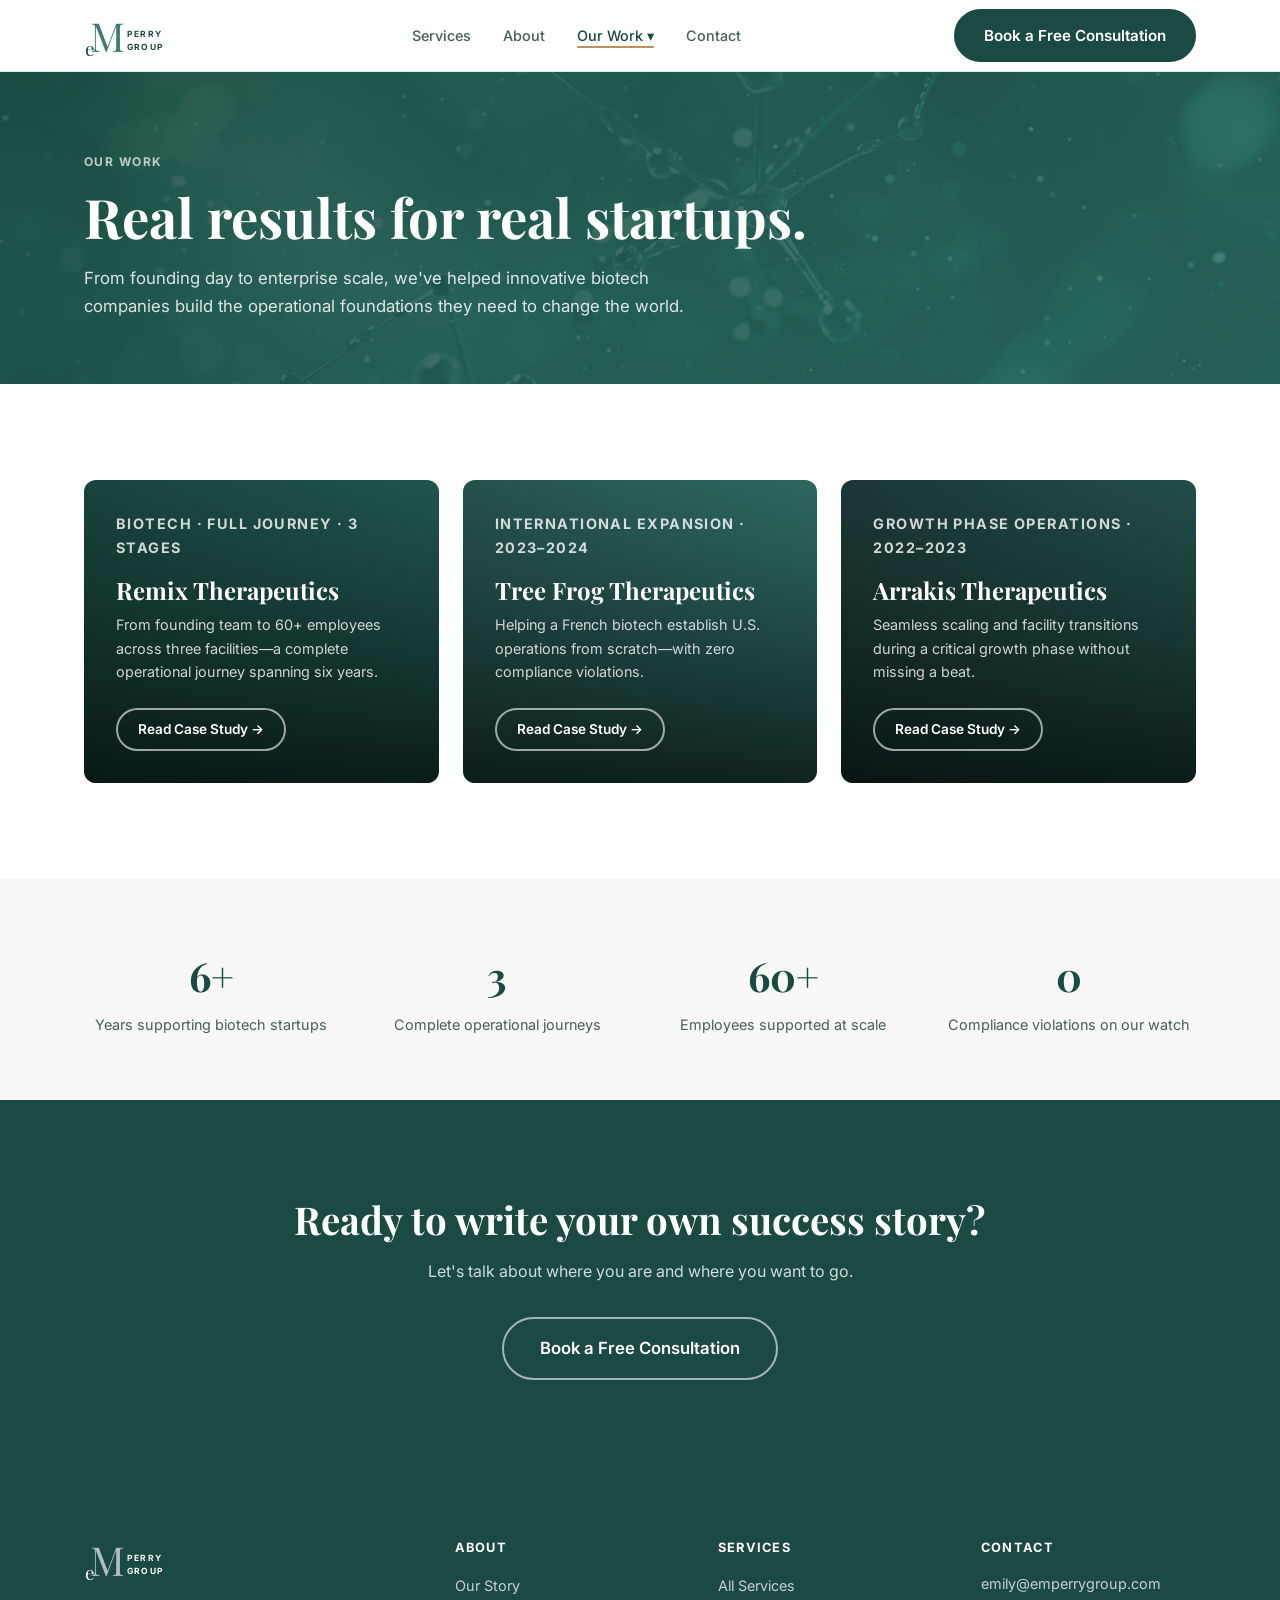
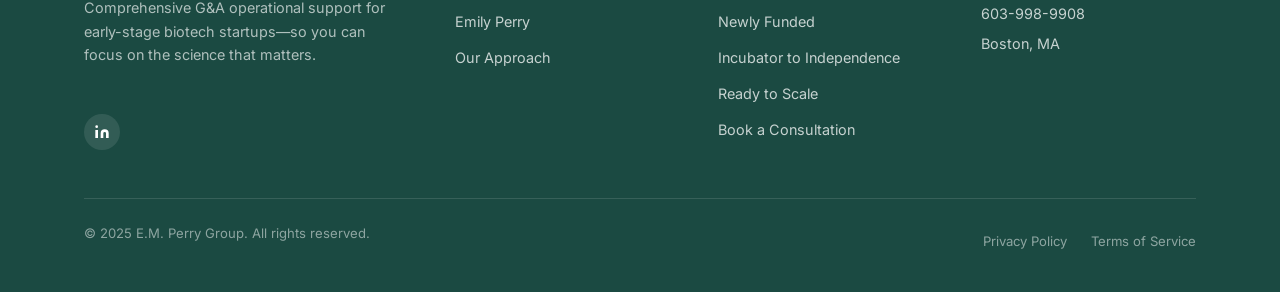
==== commit 5c06fe69: "Revert case cards to original gradients; move images to case study pages Case cards are back to thei" ====
--- a/website/case-studies/index.html
+++ b/website/case-studies/index.html
@@ -67,7 +67,7 @@
 
     <div class="grid-3">
 
-      <a href="remix.html" class="case-card" style="background: url('../images/dactylic_new_biotech_laboratory_being_set_up_modern_equipment_9eb130fc-6277-446a-ad58-818b49a9b0e3_0.png') center/cover no-repeat; background-color:#1B4A42;">
+      <a href="remix.html" class="case-card" style="background: linear-gradient(135deg,#1B4A42,#2a7066)">
         <div class="case-card__overlay"></div>
         <div class="case-card__body">
           <p class="case-card__tag">Biotech · Full Journey · 3 Stages</p>
@@ -77,7 +77,7 @@
         </div>
       </a>
 
-      <a href="tree-frog.html" class="case-card" style="background: url('../images/dactylic_entrance_of_contemporary_biotech_laboratory_building_704d10ff-127a-46a3-9a3e-e6a88543873b_0.png') center/cover no-repeat; background-color:#2a5a54;">
+      <a href="tree-frog.html" class="case-card" style="background: linear-gradient(135deg,#2a5a54,#3a8a80)">
         <div class="case-card__overlay"></div>
         <div class="case-card__body">
           <p class="case-card__tag">International Expansion · 2023–2024</p>
@@ -87,7 +87,7 @@
         </div>
       </a>
 
-      <a href="arrakis.html" class="case-card" style="background: url('../images/dactylic_aerial_drone_view_of_modern_science_and_technology_r_a0369d65-620e-4e4b-bfc3-732e9d0cc8c2_0.png') center/cover no-repeat; background-color:#1e3d3a;">
+      <a href="arrakis.html" class="case-card" style="background: linear-gradient(135deg,#1e3d3a,#2d6b63)">
         <div class="case-card__overlay"></div>
         <div class="case-card__body">
           <p class="case-card__tag">Growth Phase Operations · 2022–2023</p>
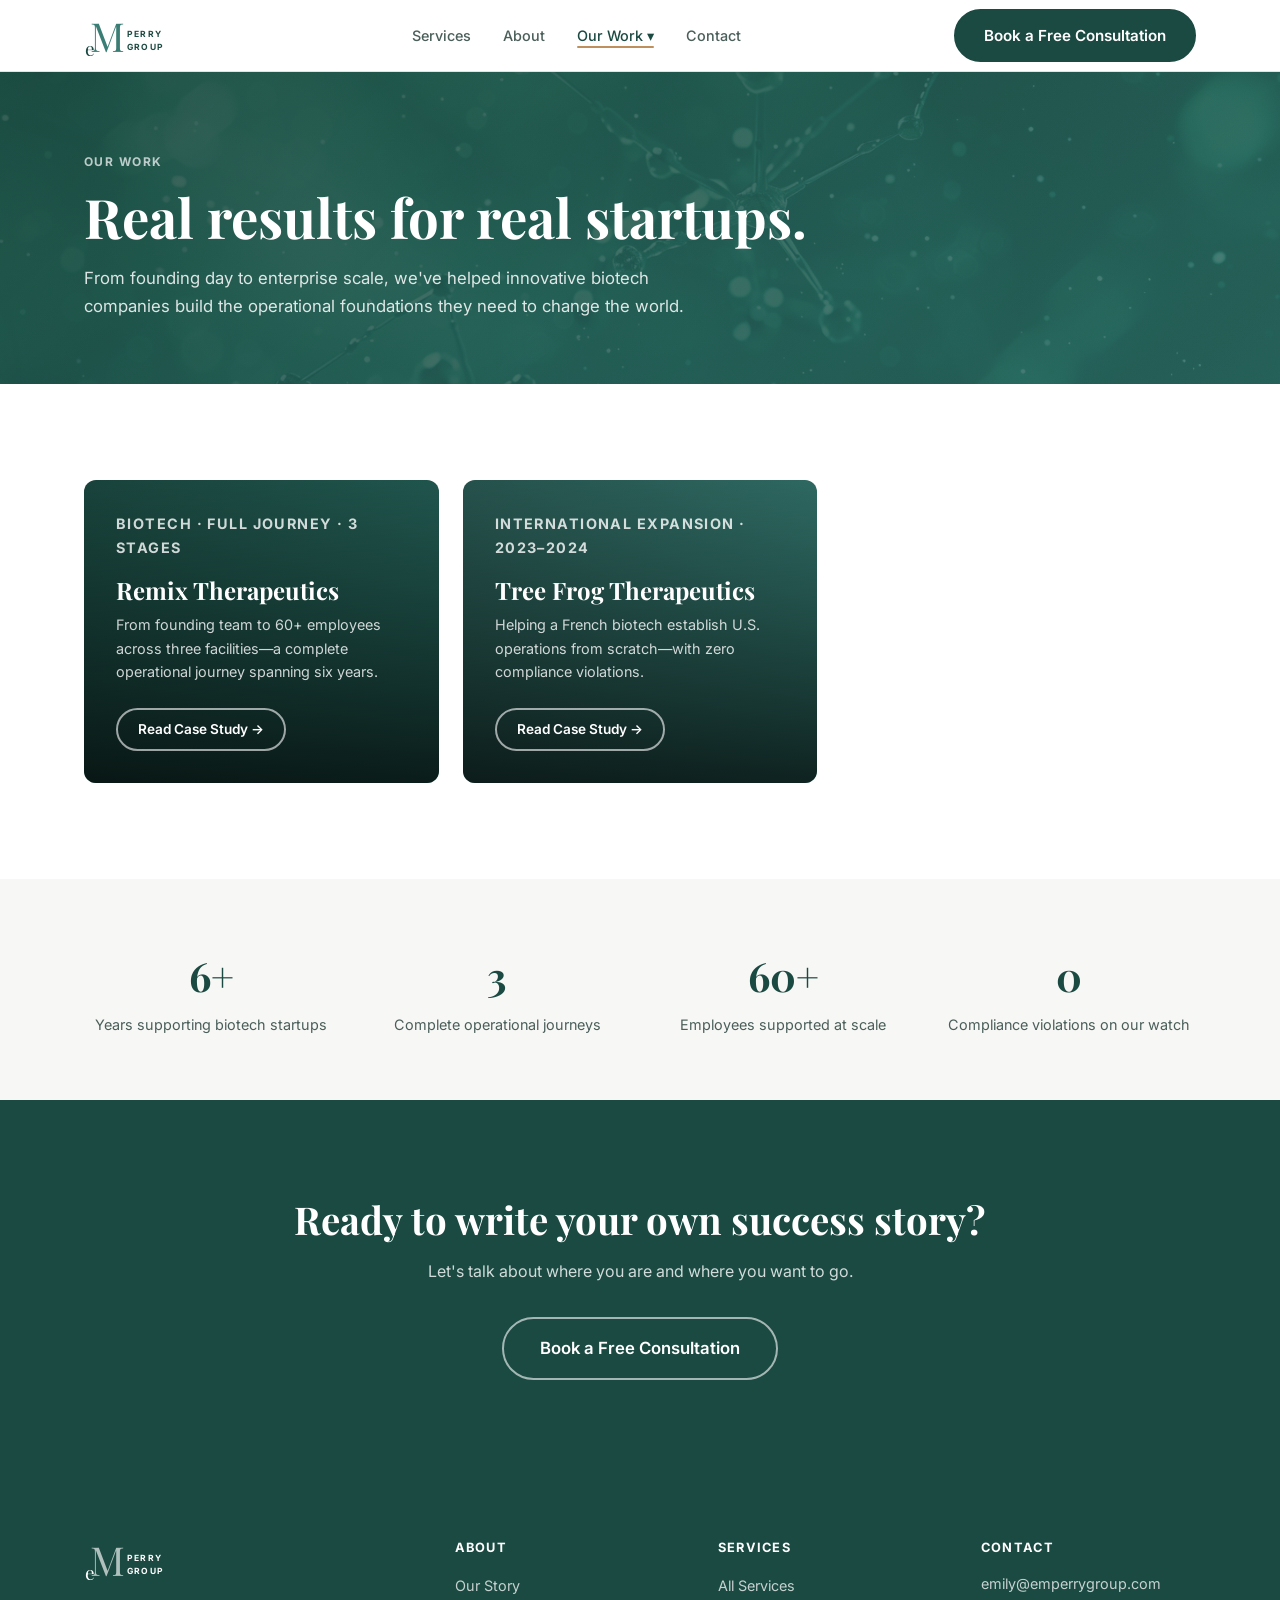
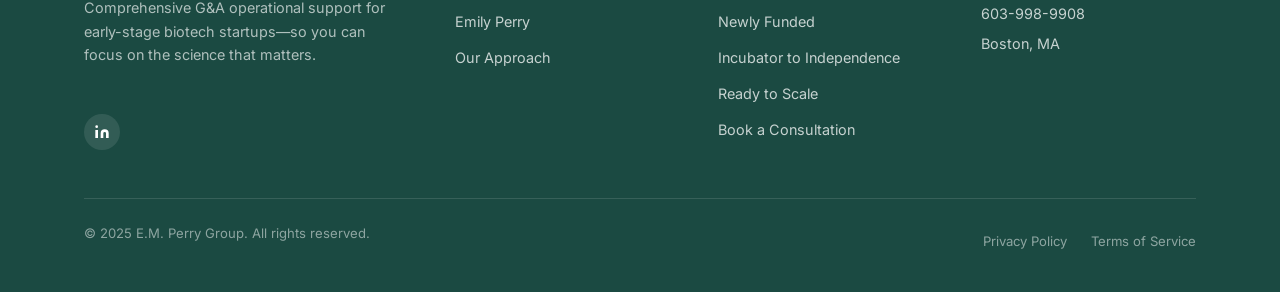
==== commit 19d5841a: "Remove Arrakis Therapeutics case study page and all references Deleted arrakis.html and removed all " ====
--- a/website/case-studies/index.html
+++ b/website/case-studies/index.html
@@ -30,7 +30,6 @@
           <a href="index.html">All Case Studies</a>
           <a href="remix.html">Remix Therapeutics</a>
           <a href="tree-frog.html">Tree Frog Therapeutics</a>
-          <a href="arrakis.html">Arrakis Therapeutics</a>
         </div>
       </div>
       <a href="../contact.html">Contact</a>
@@ -87,15 +86,6 @@
         </div>
       </a>
 
-      <a href="arrakis.html" class="case-card" style="background: linear-gradient(135deg,#1e3d3a,#2d6b63)">
-        <div class="case-card__overlay"></div>
-        <div class="case-card__body">
-          <p class="case-card__tag">Growth Phase Operations · 2022–2023</p>
-          <h3>Arrakis Therapeutics</h3>
-          <p>Seamless scaling and facility transitions during a critical growth phase without missing a beat.</p>
-          <span class="btn btn--outline-white btn--sm" style="margin-top:.5rem">Read Case Study →</span>
-        </div>
-      </a>
 
     </div>
 
